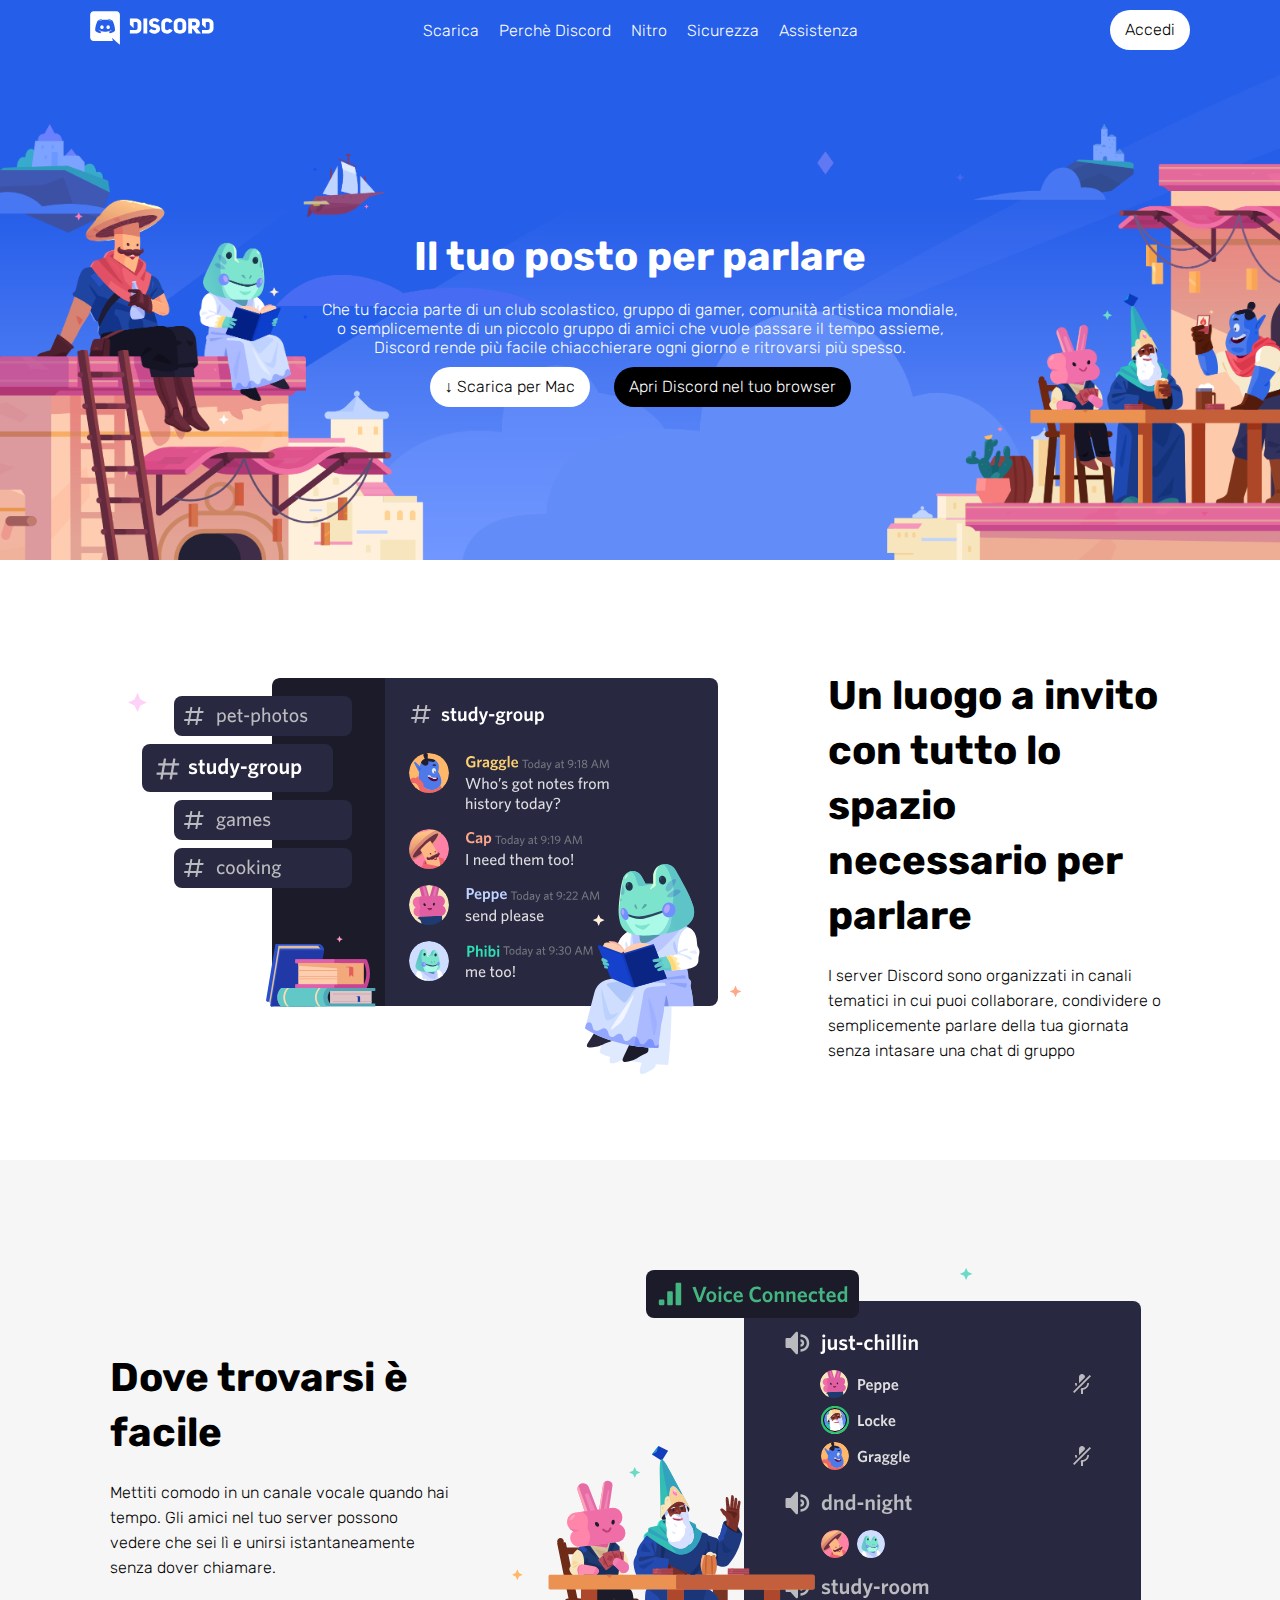
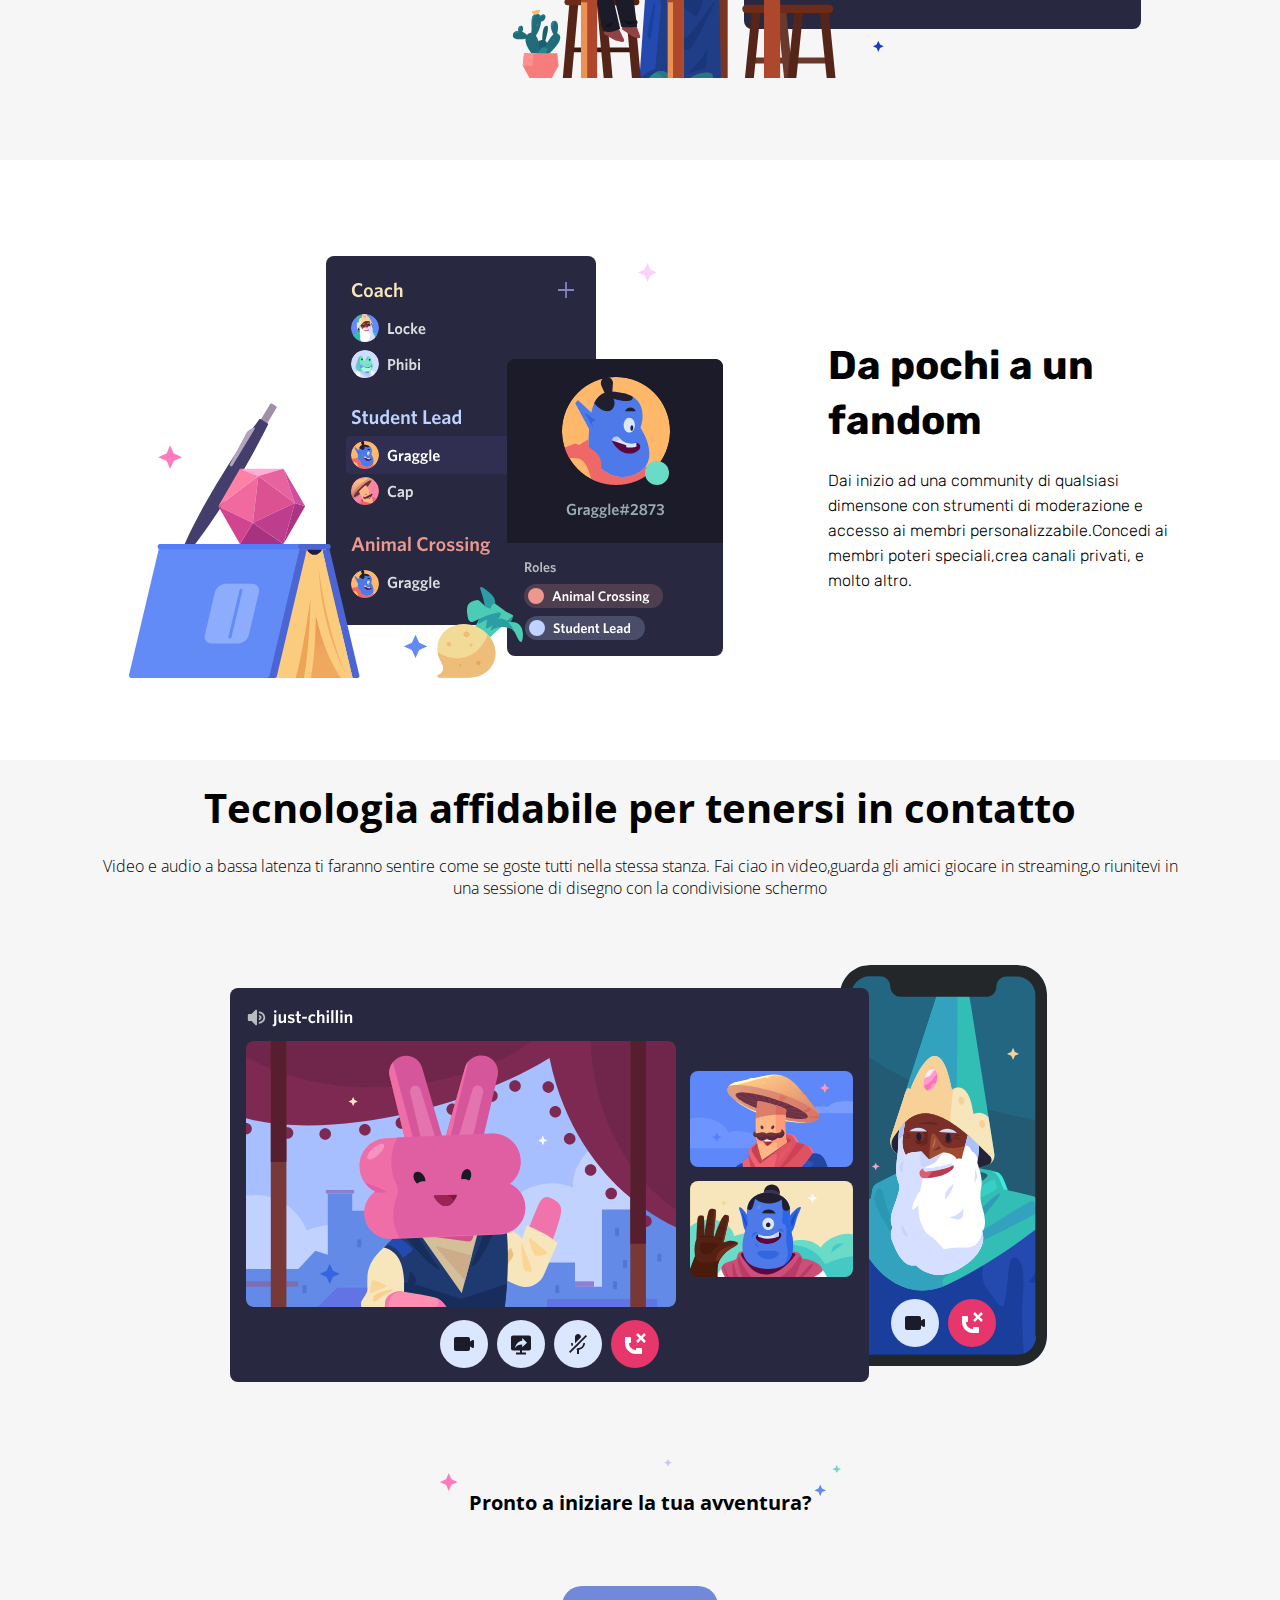
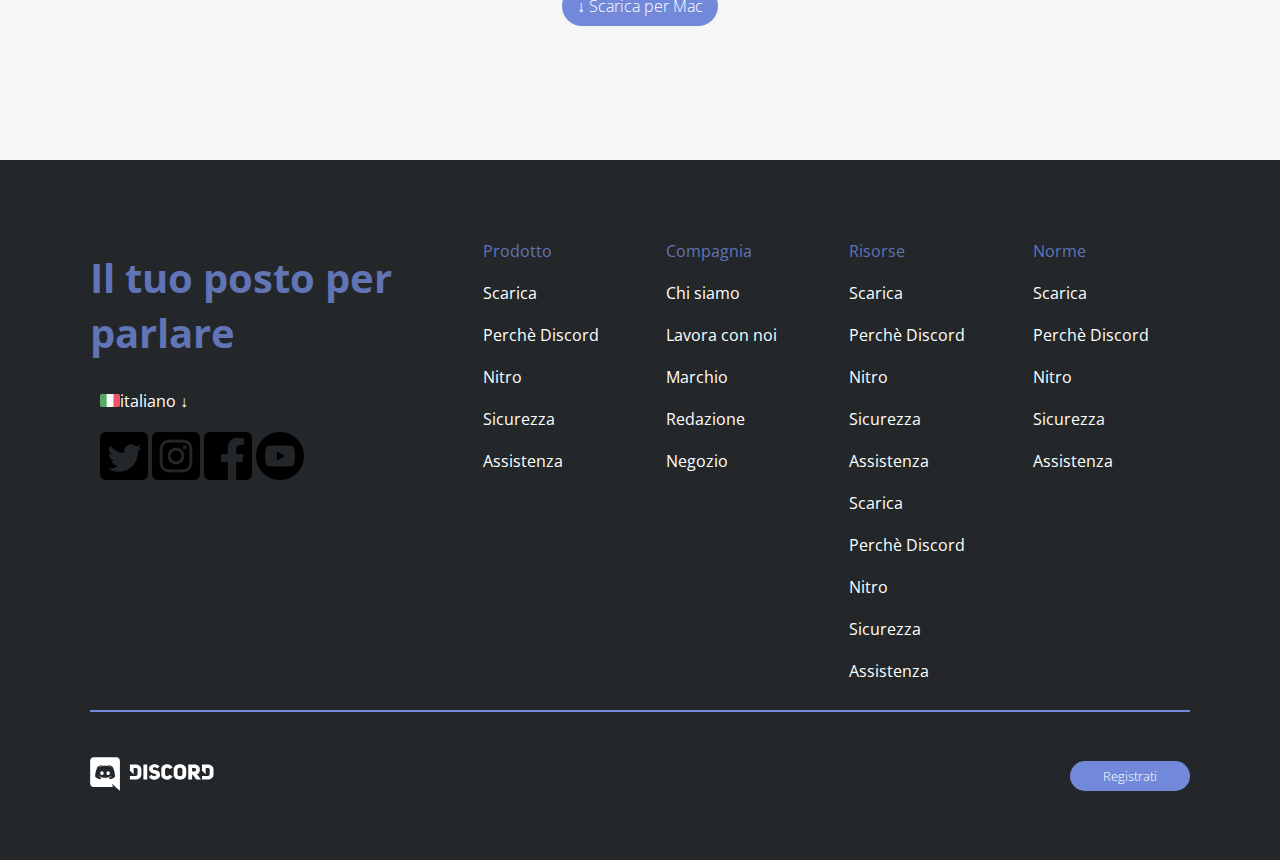
==== bonus/index.html @ 922f4fac "STYLE structure+ FEAT html structure for bonus" ====
<!DOCTYPE html>
<html lang="en">
<head>
    <meta charset="UTF-8">
    <meta http-equiv="X-UA-Compatible" content="IE=edge">
    <meta name="viewport" content="width=device-width, initial-scale=1.0">
    <title>Discord</title>
    <link rel="stylesheet" href="./css/app.css">
    <link rel="preconnect" href="https://fonts.googleapis.com">
<link rel="preconnect" href="https://fonts.gstatic.com" crossorigin>
<link rel="preconnect" href="https://fonts.googleapis.com">
<link rel="preconnect" href="https://fonts.gstatic.com" crossorigin>
<link href="https://fonts.googleapis.com/css2?family=Open+Sans:wght@400;500&family=Rubik:wght@300;500;700&display=swap" rel="stylesheet">
</head>
<body>
    
</body>
</html>
<body>
    <header>
        <!-- inzio header  -->
        <div class="container up" >
            <div class="row row-col-3">
                <div class="col">
                    <img src="./img/logo.svg" alt="logo">
                </div>
                <div class="col" id="link">
                    <a href="index.html">Scarica</a>
                    <a href="index.html">Perchè Discord</a>
                    <a href="index.html">Nitro </a>
                    <a href="index.html">Sicurezza</a>
                    <a href="index.html">Assistenza</a>
                </div>
                <div class="col accedi" > 
                    <a href=index.html" id="login">Accedi </a>
                </div>
            </div>
        </div>
    </header> 
    <!-- fine header  -->
    <section class="banner">
        <!-- container piu piccolo - secondo blocco in css  -->
        <div class="container front ">
            <div class="row presentation">
                <div class="col title">Il tuo posto per parlare</div>
                <div class="col text">Che tu faccia parte di un club scolastico, gruppo di gamer, comunità artistica mondiale, <br>  o semplicemente di un piccolo gruppo di amici che vuole passare il tempo assieme, <br> Discord rende più facile chiacchierare ogni giorno e ritrovarsi più spesso.</div>
                <div class="col">
                    <span class="button" id="download">&#8595; Scarica per Mac</span>
                    <span class="button" id="browser"> Apri Discord nel tuo browser</span>
                </div>
            </div>
        </div>
    </section>

    <!-- sezione in cui ci sono i tre blocchi simili tra loro differenza nella disposizione delle colonne - terzo blocco su css  -->
    <section>
        <div class="container middle">
            <div class="row ">
                <div class="col" id="bigger">
                    <img src="./img/item1.svg" alt="foto rana">
                </div>
                <div class="col">
                    <h2 class="title middle"> Un luogo a invito con tutto lo spazio necessario per parlare</h2>
                    <p class="text aside"> I server Discord sono organizzati in canali tematici in cui puoi collaborare, condividere o semplicemente parlare della tua giornata senza intasare una chat di gruppo</p>
                </div>
            </div>
        </div>
    </section>
    <section id="grey">
        <div class="container middle">
            <div class="row ">
                <div class="col" >
                    <h2 class="title middle"> Dove trovarsi è facile</h2>
                    <p class="text aside"> Mettiti comodo in un canale vocale quando hai tempo. Gli amici nel tuo server possono vedere che sei lì e unirsi istantaneamente senza dover chiamare.</p>
                </div>
                <div class="col"id="bigger">
                    <img src="./img/item2.svg" alt="mago">
                </div>
            </div>
        </div>
    </section>
    <section>
        <div class="container middle">
            <div class="row">
                <div class="col" id="bigger">
                    <img src="./img/item3.svg" alt="ciclope">
                </div>
                <div class="col">
                    <h2 class="title middle">Da pochi a un fandom</h2>
                    <p class="text aside">Dai inizio ad una community di qualsiasi dimensone con strumenti di moderazione e accesso ai membri personalizzabile.Concedi ai membri poteri speciali,crea canali privati, e molto altro.</p>
                </div>
            </div>
        </div>
    </section>

    <!-- ultimo container simile con grosso banner --- quarto blocco in css -->

    <section id="grey">
        <div class="container last">
            <div class="row">
                <div class="col">
                    <span class="title">Tecnologia affidabile per tenersi in contatto</span>
                </div>
                <div class="col">
                    <span class="text">Video e audio a bassa latenza ti faranno sentire come se goste tutti nella stessa stanza. Fai ciao in video,guarda gli amici giocare in streaming,o riunitevi in una sessione di disegno con la condivisione schermo </span> 
                </div>
                <div class="col" id="big-image">
                    <img src="./img/item4-big.svg" alt="tablet e phone">
                </div>
                <div class="col title" >
                    <span id="stars">Pronto a iniziare la tua avventura?</span>
                </div>
                <div class="col">
                    <span class="button" id="download-end-page">&#8595; Scarica per Mac</span>
                </div>
            </div>
        </div>
    </section>

    <!-- ultima zona con footer --- zona footer in css -->

    <footer>
        <div class="container footer-start">
            <div class="row row-col-6">
                <div class="col" id="colonna">
                    <ul>
                        <li class="title">Il tuo posto per parlare</li>
                        <li><img class="flag" src="./img/ita.png" alt="bandiera"><span>italiano &ShortDownArrow;</span></li>
                        <li >
                            <img src="./img/twitter.png" alt="twitter">
                            <img src="./img/instagram.png" alt="instagram">
                            <img src="./img/facebook.png" alt="facebook">
                            <img src="./img/youtube.png" alt="youtbe">
                        </li>
                    </ul>
                </div>
                <div class="col">
                    <ul>
                        <li><a href="index.html"></a> Prodotto</li>
                        <li><a href="index.html"></a>Scarica</li>
                        <li><a href="index.html"></a>Perchè Discord</li>
                        <li><a href="index.html"></a> Nitro</li>
                        <li><a href="index.html"></a>Sicurezza</li>
                        <li><a href="index.html"></a>Assistenza</li>
                    </ul>
                </div>
                <div class="col">
                    <ul>
                        <li><a href="index.html"></a>Compagnia</li>
                        <li><a href="index.html"></a>Chi siamo</li>
                        <li><a href="index.html"></a>Lavora con noi</li>
                        <li><a href="index.html"></a>Marchio</li>
                        <li><a href="index.html"></a>Redazione</li>
                        <li><a href="index.html"></a>Negozio</li>
                    </ul>
                </div>
                <div class="col">
                    <ul>
                        <li><a href="index.html"></a>Risorse</li>
                        <li><a href="index.html"></a>Scarica</li>
                        <li><a href="index.html"></a>Perchè Discord</li>
                        <li><a href="index.html"></a> Nitro</li>
                        <li><a href="index.html"></a>Sicurezza</li>
                        <li><a href="index.html"></a>Assistenza</li>
                        <li><a href="index.html"></a>Scarica</li>
                        <li><a href="index.html"></a>Perchè Discord</li>
                        <li><a href="index.html"></a> Nitro</li>
                        <li><a href="index.html"></a>Sicurezza</li>
                        <li><a href="index.html"></a>Assistenza</li>
                    </ul>
                </div>
                <div class="col">
                    <ul>
                        <li><a href="index.html"></a>Norme</li>
                        <li><a href="index.html"></a>Scarica</li>
                        <li><a href="index.html"></a>Perchè Discord</li>
                        <li><a href="index.html"></a> Nitro</li>
                        <li><a href="index.html"></a>Sicurezza</li>
                        <li><a href="index.html"></a>Assistenza</li>
                    </ul>
                </div>
            </div>
        </div>
        <div class="container footer-end">
            <div class="row">
                <div class="col">
                    <img src="./img/logo.svg" alt="logo">
                </div>
                <div class="col accedi" > 
                    <a href=index.html" id="register">Registrati</a>
                </div>

            </div>
        </div>

    </footer>
    
</body>
</html>
---- bonus/css/app.css ----
*{
    margin: 0;
    padding: 0;
    box-sizing: border-box;
}
.debug header{
    background-color: salmon;
    min-height: 80px;
}
.debug .up{
    padding: 20px;
    border: 1px dotted black;
}
.debug .row{
    border: 1px dotted black;
}
.debug .col{
    border: 1px dotted black;
}
.debug section{
    background-color: blue;
    min-height: 500px;
}
.debug .front{
    padding: 50px;
    border: 1px dotted black;
}
.debug .middle{
    padding: 50px;
    border: 1px dotted black;
}
.debug .last{
    padding: 50px;
    border: 1px dotted black;
}
.debug footer{
    background-color: black;
}
.debug .start{
    padding-top: 5px;
    padding-bottom: 30px;
    border: 1px dotted black;   
}
.debug .end{
    padding-top: 10px;
}

/* fine zona debug  */


/* parte di stile con blocchi  */
.container{
    max-width: 1100px;
    margin: 0 auto;
}
.row{
    display: flex;
    flex-wrap: wrap;
}
a{
    text-decoration: none;
    color: white;
    padding: 0 8px;
}

/* inizio zona header  */

header{
    background-color: #255ee9;
    padding: 10px;
    font-family: 'Rubik', sans-serif;
}

header .row{
    justify-content: space-between;
    align-items: center;
}
.row-col-3 > .col{
    flex-basis: 25%;
    background-color: #255ee9;
}
.accedi{
    display: flex;
    justify-content: end;
}
#link{
    flex-basis: 50%;
    text-align: center;
    font-weight: lighter;
}
#login{
    width: 80px;
    background-color: white;
    border-radius: 20px;
    line-height: 30px;
    padding: 5px;
    text-align: center;
    display: inline-block;
    font-weight: lighter;
    color: black;
}

/* secondo blocco  */
.banner{
    background-image: url(./../img/jumbo.png);
    background-size: cover;
    background-repeat: no-repeat; 
    min-height: 500px;
}
.front .col{
    color: white;
    font-family: 'Rubik', sans-serif;

}
.row.presentation{
    justify-content: center;
}

.front{
    display: flex;
    align-items: center;
    max-width: 700px;
    min-height: 500px;
   
}
.title{
    font-size: 40px;
    font-weight: bold;
    padding: 20px 0;  
}
.text{
    font-weight: lighter;
    padding-bottom: 10px;
    text-align: center;
}
.button{
    margin: 0 10px;
    font-weight: lighter;
    padding: 5px 15px;
    border-radius: 20px;
    line-height: 30px;
    text-align: center;
    display: inline-block;
}
#download{
    background-color: white;
    color: black;
}
#browser{
    background-color: black;
    color: white;
}

/* terzo blocco */
#grey{
    background-color: #f6f6f6;
}
.middle .col{
    flex-basis: 40% ;
    padding: 0 20px;
}
#bigger{
    flex-basis: 60%;
}
.middle > .row{
    min-height: 600px ;
    font-family: 'Rubik', sans-serif;;
    display: flex;
    flex-wrap: nowrap;
    align-items: center;
}
.title.middle{
    font-weight: 700;
    line-height: 55px;
}
.text.aside{
    text-align: unset;
    line-height: 25px;
}


/* quarto blocco  */

.last .row{
    min-height: 600px;
    justify-content: center;
    flex-direction: column;
}
.last .col{
    display: flex;
    justify-content: center;
}
.last{
    min-height: 1000px;
    font-family: 'Open Sans', sans-serif;
}
#stars{
    background-image: url(./../img/stars.svg);
    background-size: contain;
    background-repeat: no-repeat;
    font-size: 20px;
    padding: 30px;
}
#big-image{
    width: 100%;
    flex-basis: 100%;
    display: flex;
    justify-content: center;
}
#download-end-page{
    background-color: #7289da;
    color: white;
    margin: 20px;
}

/* zona blocco foooter e colonne all'interno */
footer{
    background-color: #23272a;
    font-family: 'Open Sans', sans-serif;
}
.row-col-6 > .col{
    flex-basis: calc(100% / 6);
}
.footer-start > .row{
    flex-wrap: wrap;
    min-height: 550px;
    padding-top: 70px;
}
.footer-end > .row{
    align-items: center;
    justify-content: space-between;
    min-height: 150px;
    padding-top: 30px;
    padding-bottom: 50px;
    border-top: 2px solid  #7289da;
}
#colonna{
    flex-basis: calc(100% / 3);
}
.flag{
    width: 20px;
    height: 13px;
}
li:first-child{
    color:#6174b5 ;
}
li{
    list-style-type: none;
    padding: 10px;
    color: white;
}
#register{
    width: 120px;
    background-color: #7289da;
    border-radius: 20px;
    line-height: 20px;
    padding: 5px;
    text-align: center;
    display: inline-block;
    font-weight: lighter;
    color:white;
    font-size: 13px;
}
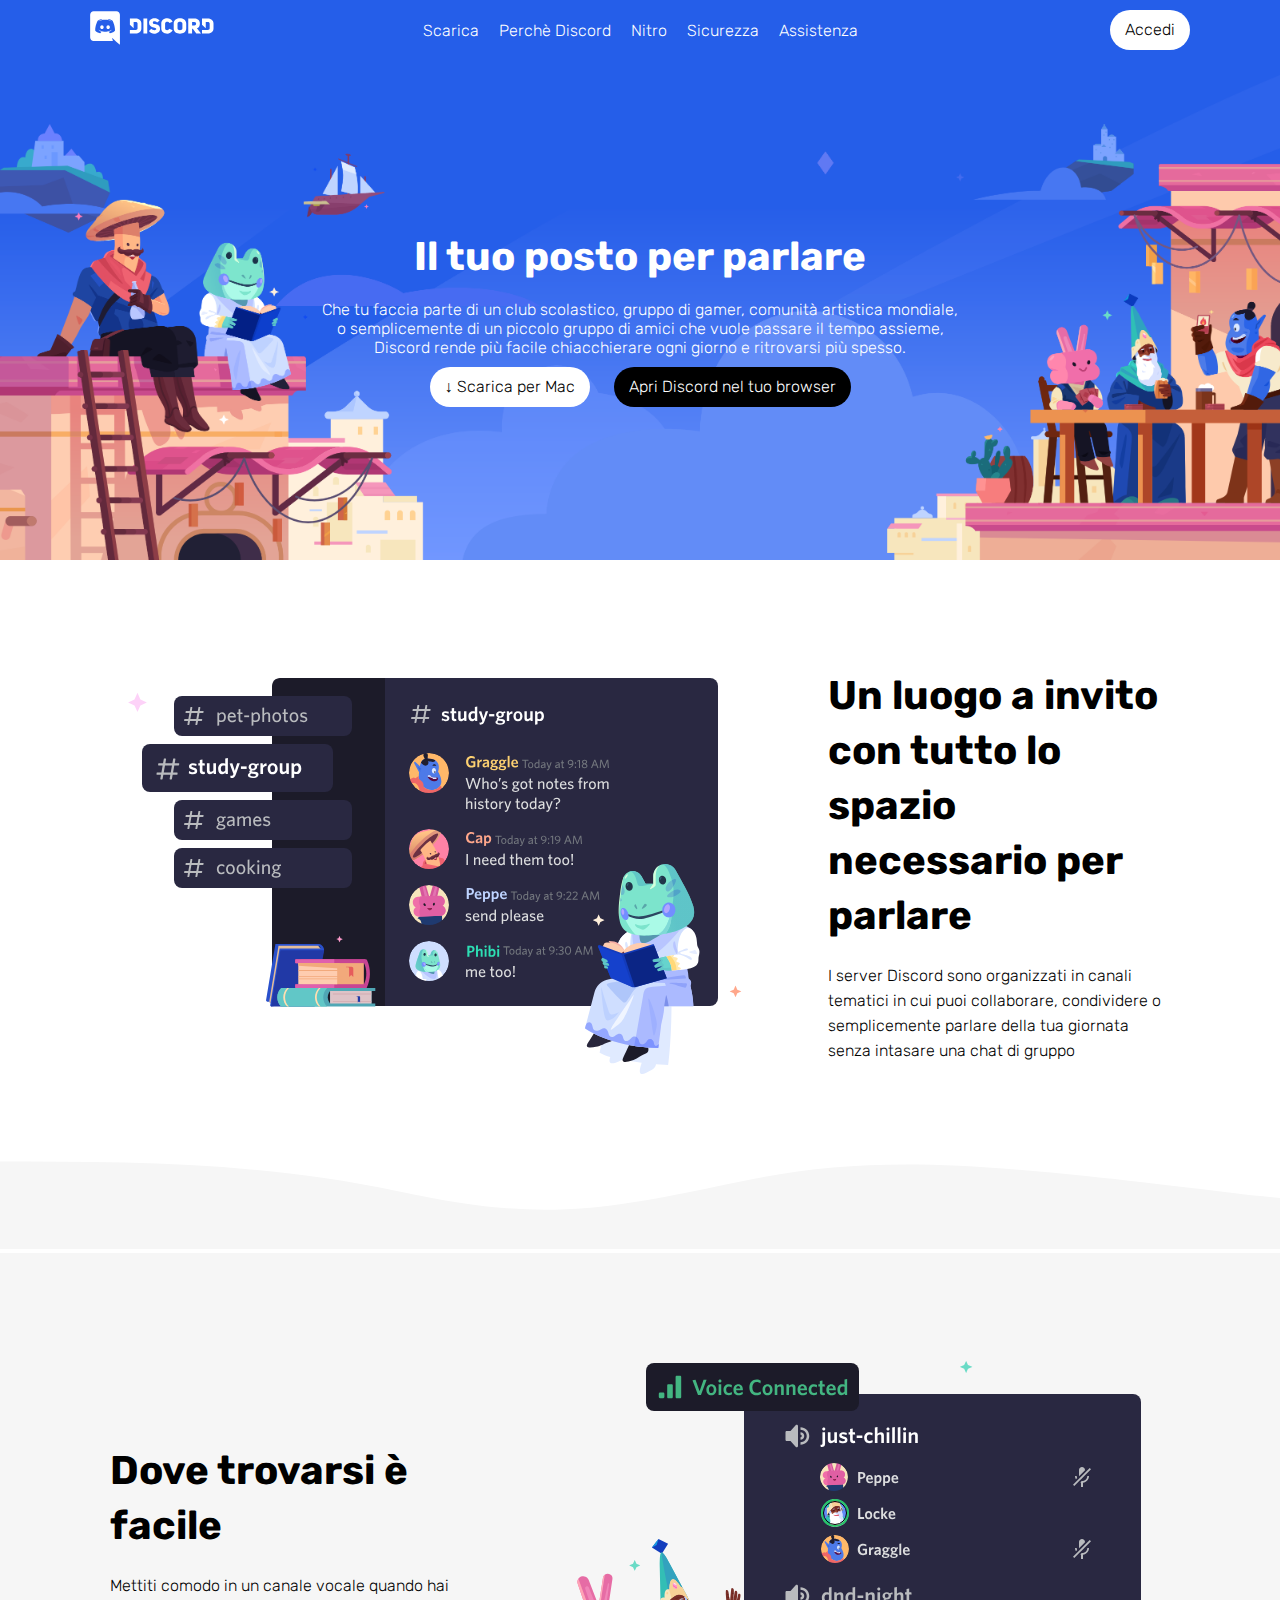
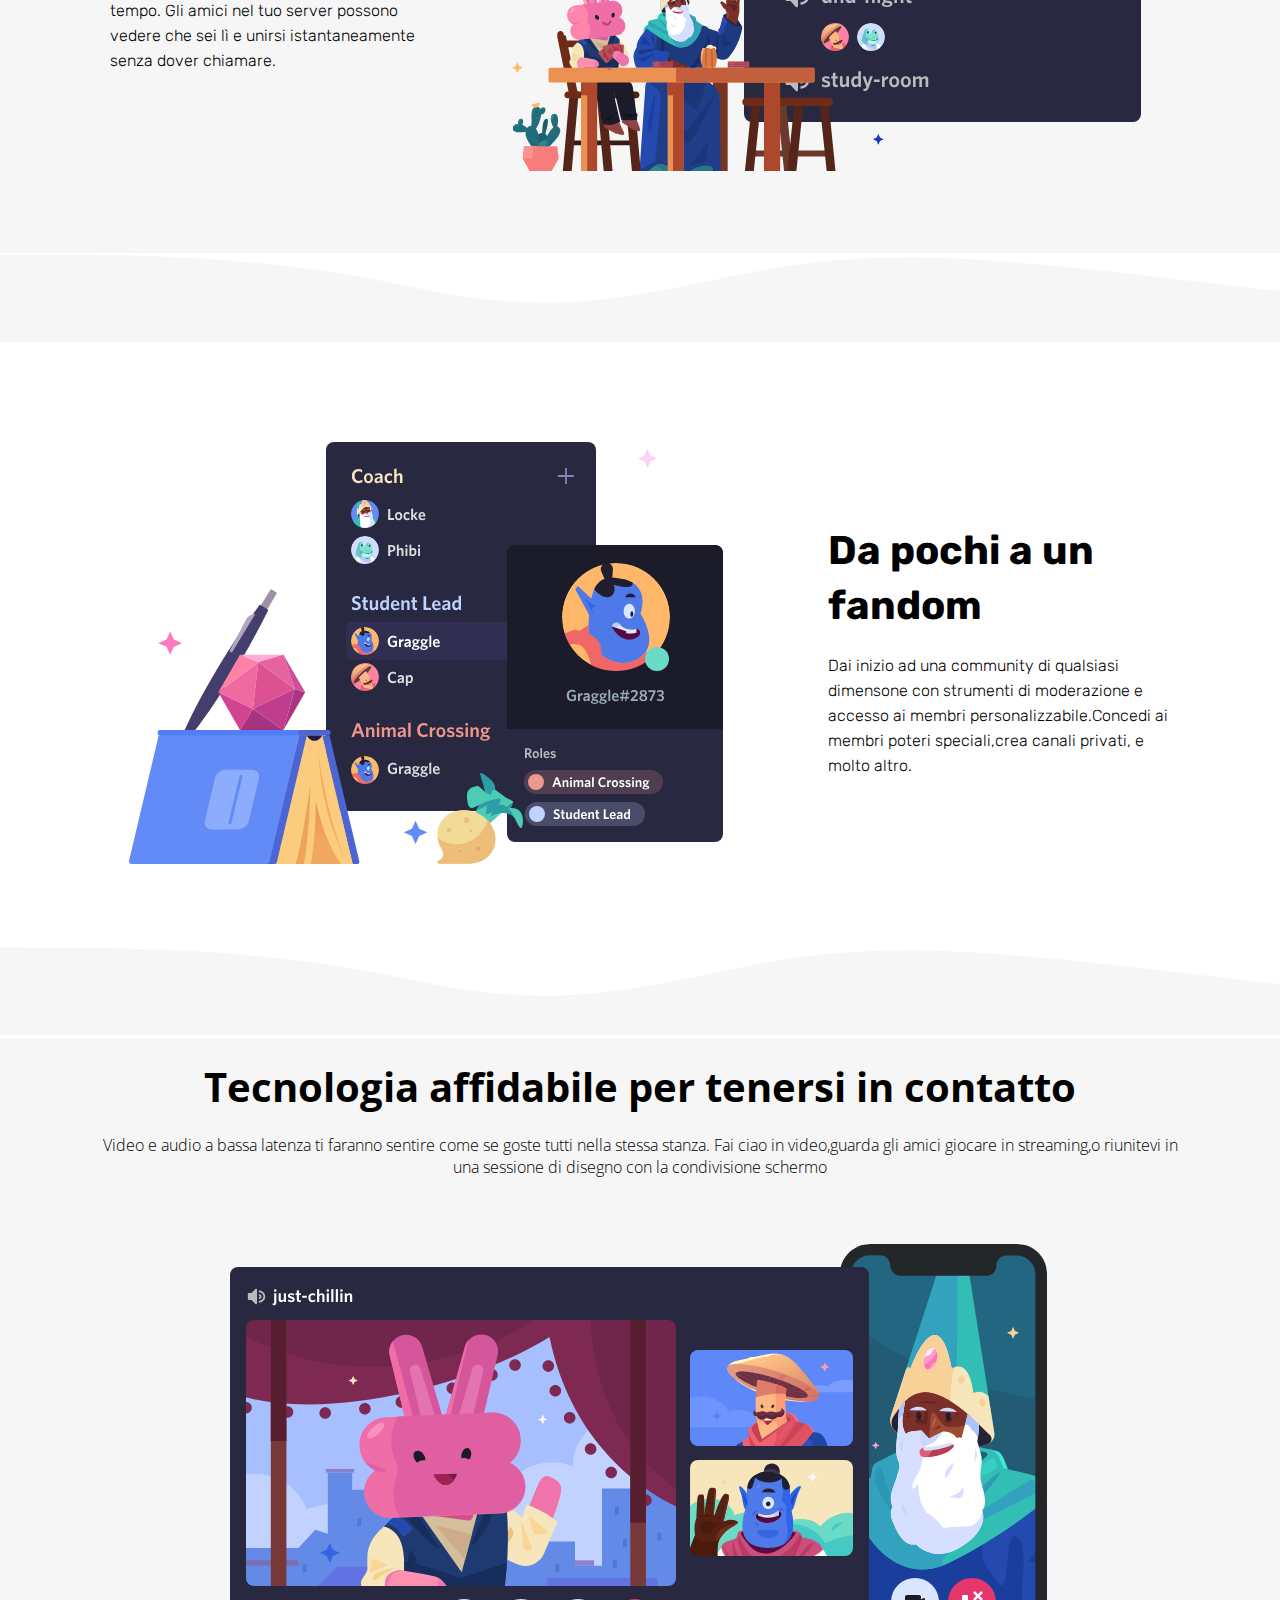
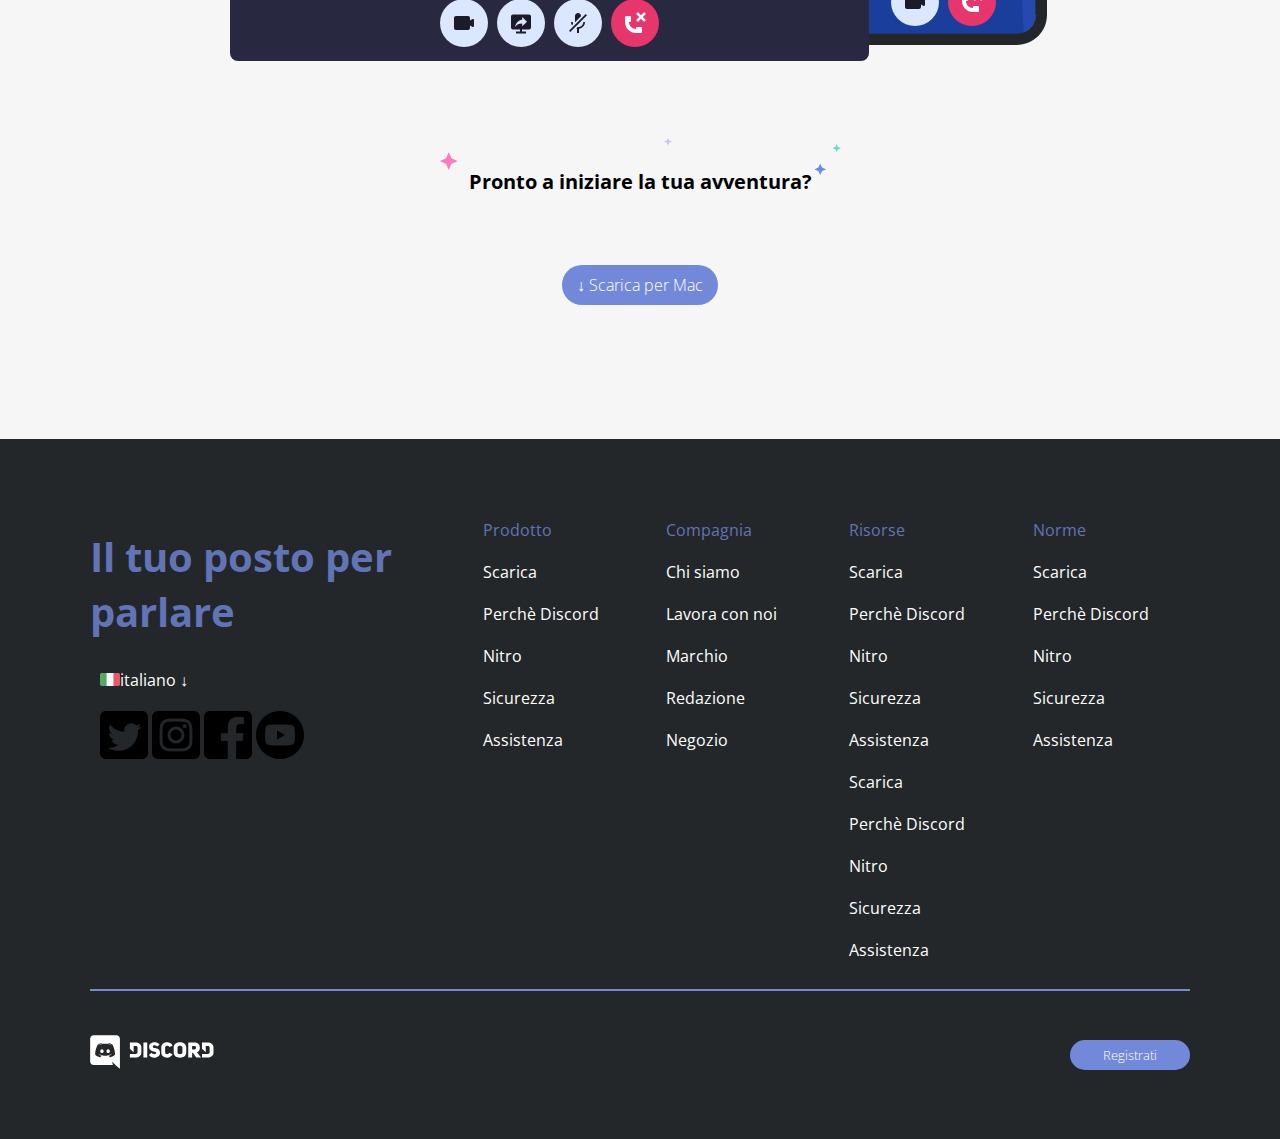
==== commit d86d60fa: "FEAT html svg added 1 e last block" ====
--- a/bonus/index.html
+++ b/bonus/index.html
@@ -66,7 +66,10 @@
             </div>
         </div>
     </section>
-    <section id="grey">
+    <svg class="wave-1hkxOo" version="1.1" xmlns="http://www.w3.org/2000/svg" viewBox="0 0 1440 100" preserveAspectRatio="none">
+        <path class="wavePath-haxJK1 animationPaused-2hZ4IO" d="M826.337463,25.5396311 C670.970254,58.655965 603.696181,68.7870267 447.802481,35.1443383 C293.342778,1.81111414 137.33377,1.81111414 0,1.81111414 L0,150 L1920,150 L1920,1.81111414 C1739.53523,-16.6853983 1679.86404,73.1607868 1389.7826,37.4859505 C1099.70117,1.81111414 981.704672,-7.57670281 826.337463,25.5396311 Z" fill="#f6f6f6"></path>
+    </svg>
+    <section id="grey"> 
         <div class="container middle">
             <div class="row ">
                 <div class="col" >
@@ -79,6 +82,9 @@
             </div>
         </div>
     </section>
+    <svg id="turn" class="wave-1hkxOo" version="1.1" xmlns="http://www.w3.org/2000/svg" viewBox="0 0 1440 100" preserveAspectRatio="none">
+        <path class="wavePath-haxJK1 animationPaused-2hZ4IO" d="M826.337463,25.5396311 C670.970254,58.655965 603.696181,68.7870267 447.802481,35.1443383 C293.342778,1.81111414 137.33377,1.81111414 0,1.81111414 L0,150 L1920,150 L1920,1.81111414 C1739.53523,-16.6853983 1679.86404,73.1607868 1389.7826,37.4859505 C1099.70117,1.81111414 981.704672,-7.57670281 826.337463,25.5396311 Z" fill="#f6f6f6"></path>
+    </svg>
     <section>
         <div class="container middle">
             <div class="row">
@@ -94,7 +100,9 @@
     </section>
 
     <!-- ultimo container simile con grosso banner --- quarto blocco in css -->
-
+    <svg class="wave-1hkxOo" version="1.1" xmlns="http://www.w3.org/2000/svg" viewBox="0 0 1440 100" preserveAspectRatio="none">
+        <path class="wavePath-haxJK1 animationPaused-2hZ4IO" d="M826.337463,25.5396311 C670.970254,58.655965 603.696181,68.7870267 447.802481,35.1443383 C293.342778,1.81111414 137.33377,1.81111414 0,1.81111414 L0,150 L1920,150 L1920,1.81111414 C1739.53523,-16.6853983 1679.86404,73.1607868 1389.7826,37.4859505 C1099.70117,1.81111414 981.704672,-7.57670281 826.337463,25.5396311 Z" fill="#f6f6f6"></path>
+    </svg>
     <section id="grey">
         <div class="container last">
             <div class="row">
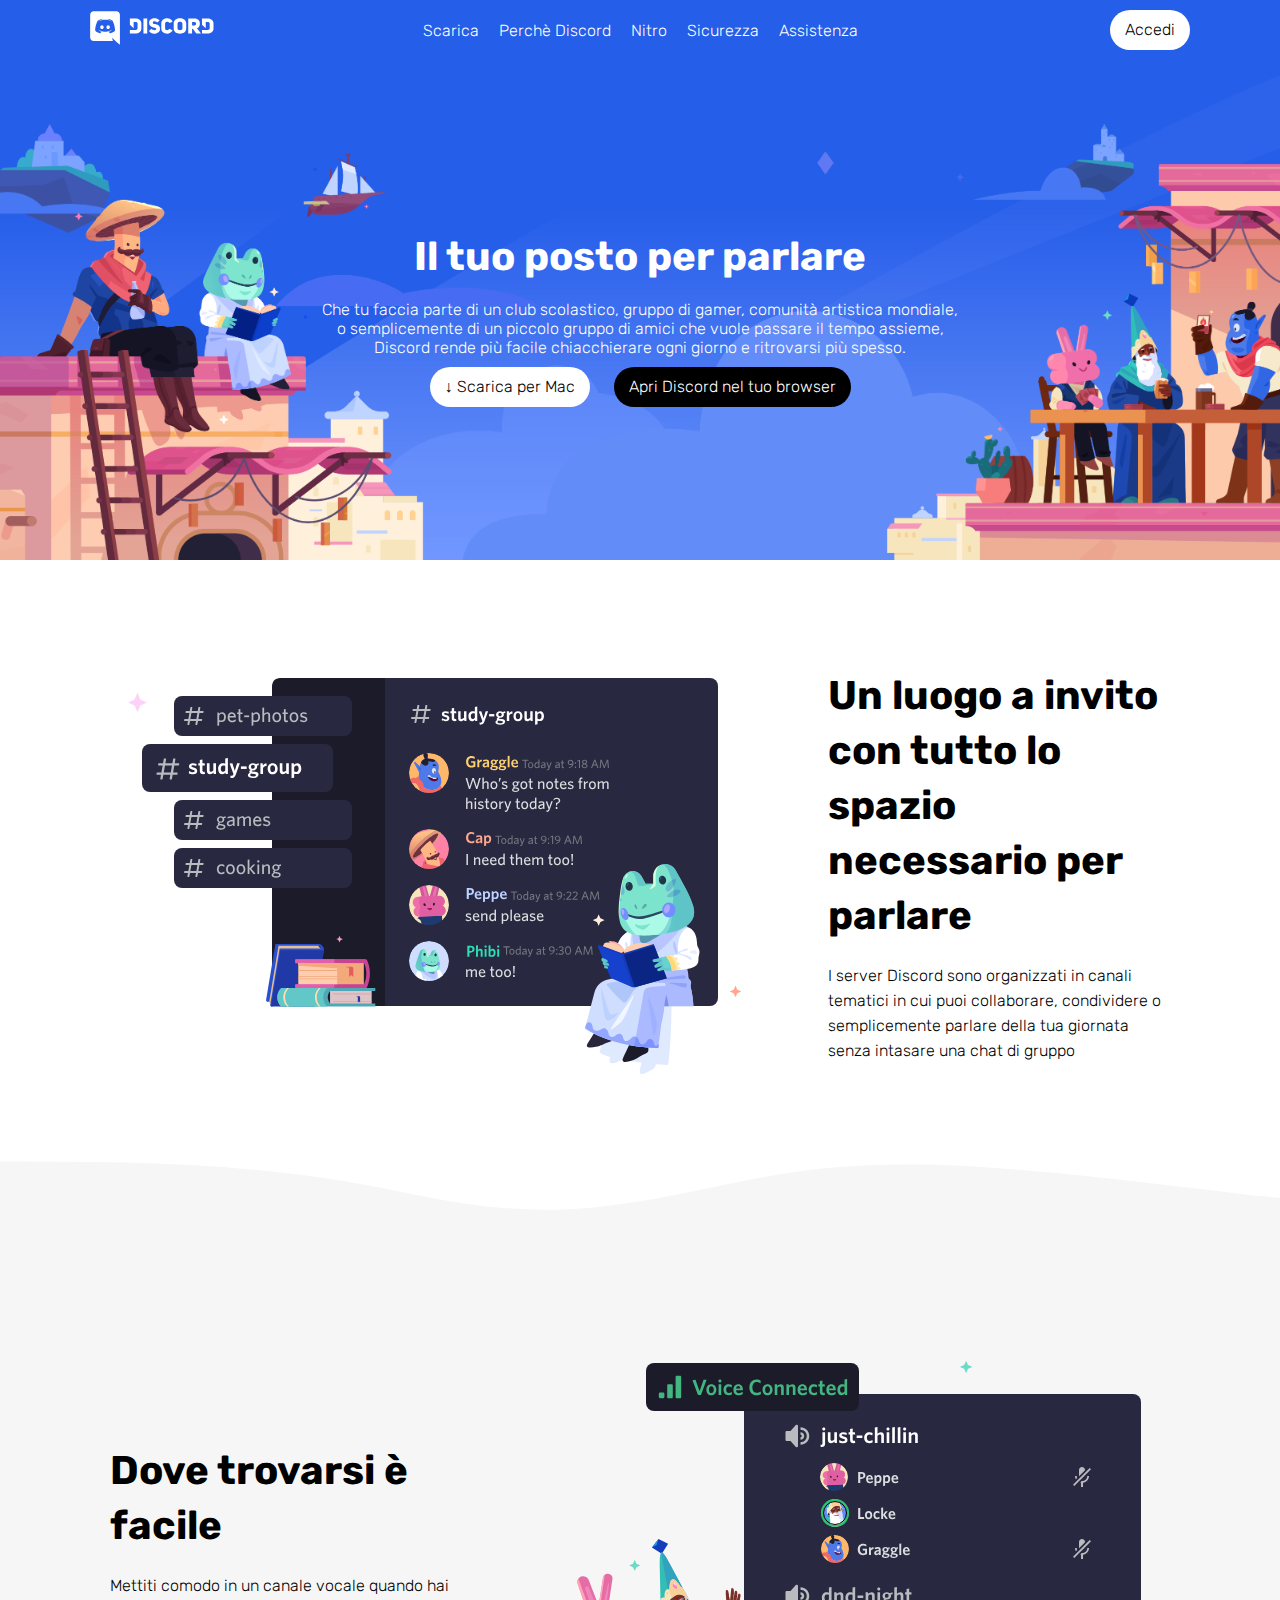
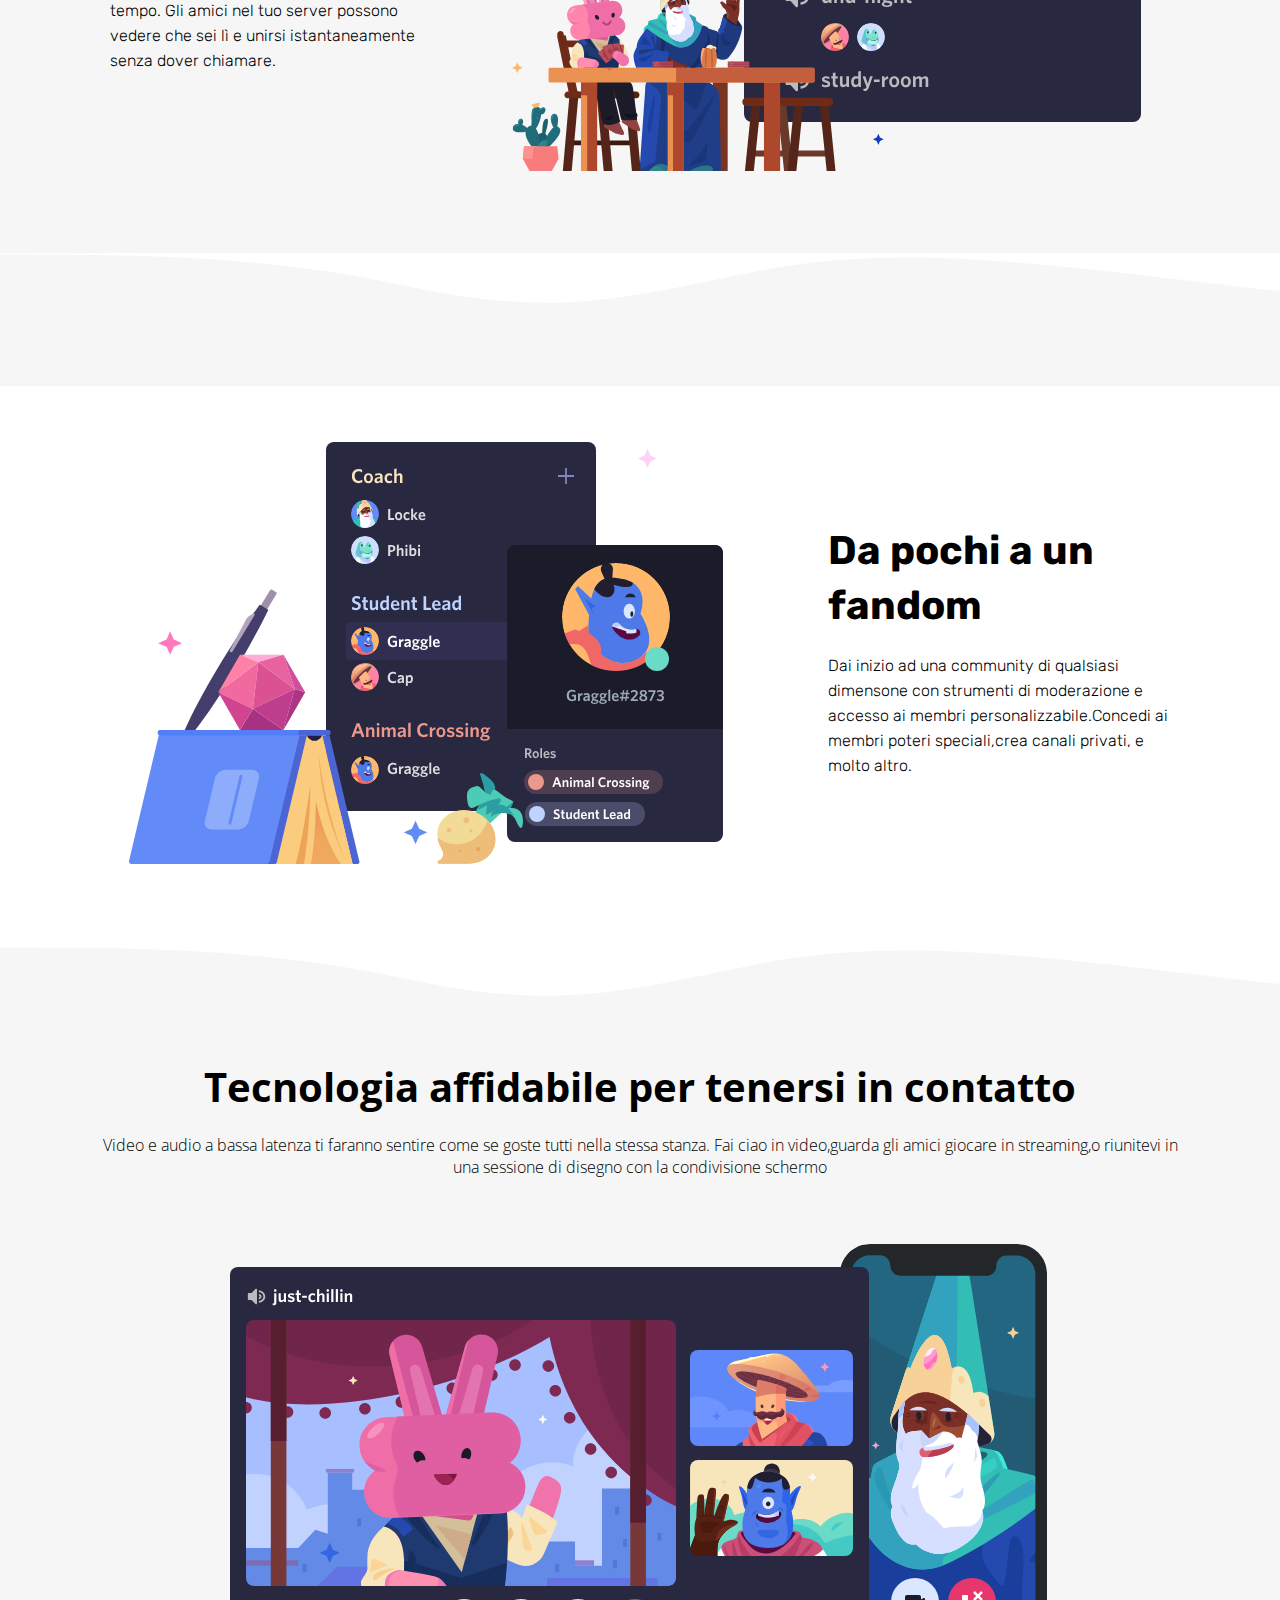
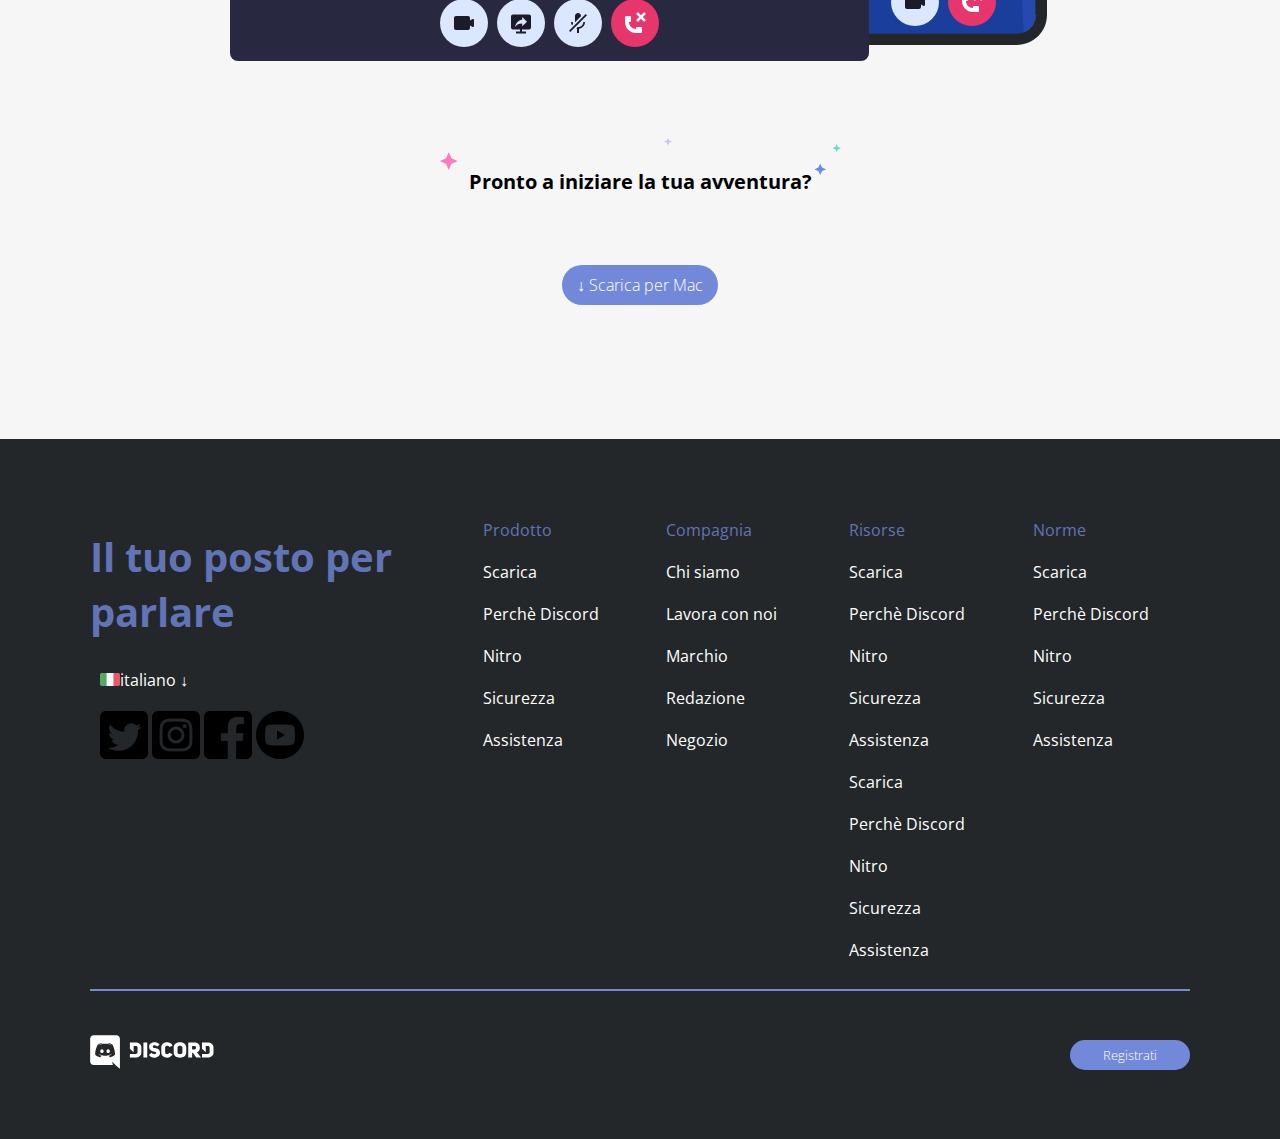
==== commit f7ac5da0: "FEAThtml svg position added" ====
--- a/bonus/index.html
+++ b/bonus/index.html
@@ -82,10 +82,11 @@
             </div>
         </div>
     </section>
-    <svg id="turn" class="wave-1hkxOo" version="1.1" xmlns="http://www.w3.org/2000/svg" viewBox="0 0 1440 100" preserveAspectRatio="none">
-        <path class="wavePath-haxJK1 animationPaused-2hZ4IO" d="M826.337463,25.5396311 C670.970254,58.655965 603.696181,68.7870267 447.802481,35.1443383 C293.342778,1.81111414 137.33377,1.81111414 0,1.81111414 L0,150 L1920,150 L1920,1.81111414 C1739.53523,-16.6853983 1679.86404,73.1607868 1389.7826,37.4859505 C1099.70117,1.81111414 981.704672,-7.57670281 826.337463,25.5396311 Z" fill="#f6f6f6"></path>
-    </svg>
+    
     <section>
+        <svg id="turn" class="wave-1hkxOo" version="1.1" xmlns="http://www.w3.org/2000/svg" viewBox="0 0 1440 100" preserveAspectRatio="none">
+            <path class="wavePath-haxJK1 animationPaused-2hZ4IO" d="M826.337463,25.5396311 C670.970254,58.655965 603.696181,68.7870267 447.802481,35.1443383 C293.342778,1.81111414 137.33377,1.81111414 0,1.81111414 L0,150 L1920,150 L1920,1.81111414 C1739.53523,-16.6853983 1679.86404,73.1607868 1389.7826,37.4859505 C1099.70117,1.81111414 981.704672,-7.57670281 826.337463,25.5396311 Z" fill="#f6f6f6"></path>
+        </svg>
         <div class="container middle">
             <div class="row">
                 <div class="col" id="bigger">
--- a/bonus/css/app.css
+++ b/bonus/css/app.css
@@ -61,6 +61,12 @@
     text-decoration: none;
     color: white;
     padding: 0 8px;
+}
+svg{
+    overflow: unset;
+}
+#turn{
+    
 }
 
 /* inizio zona header  */
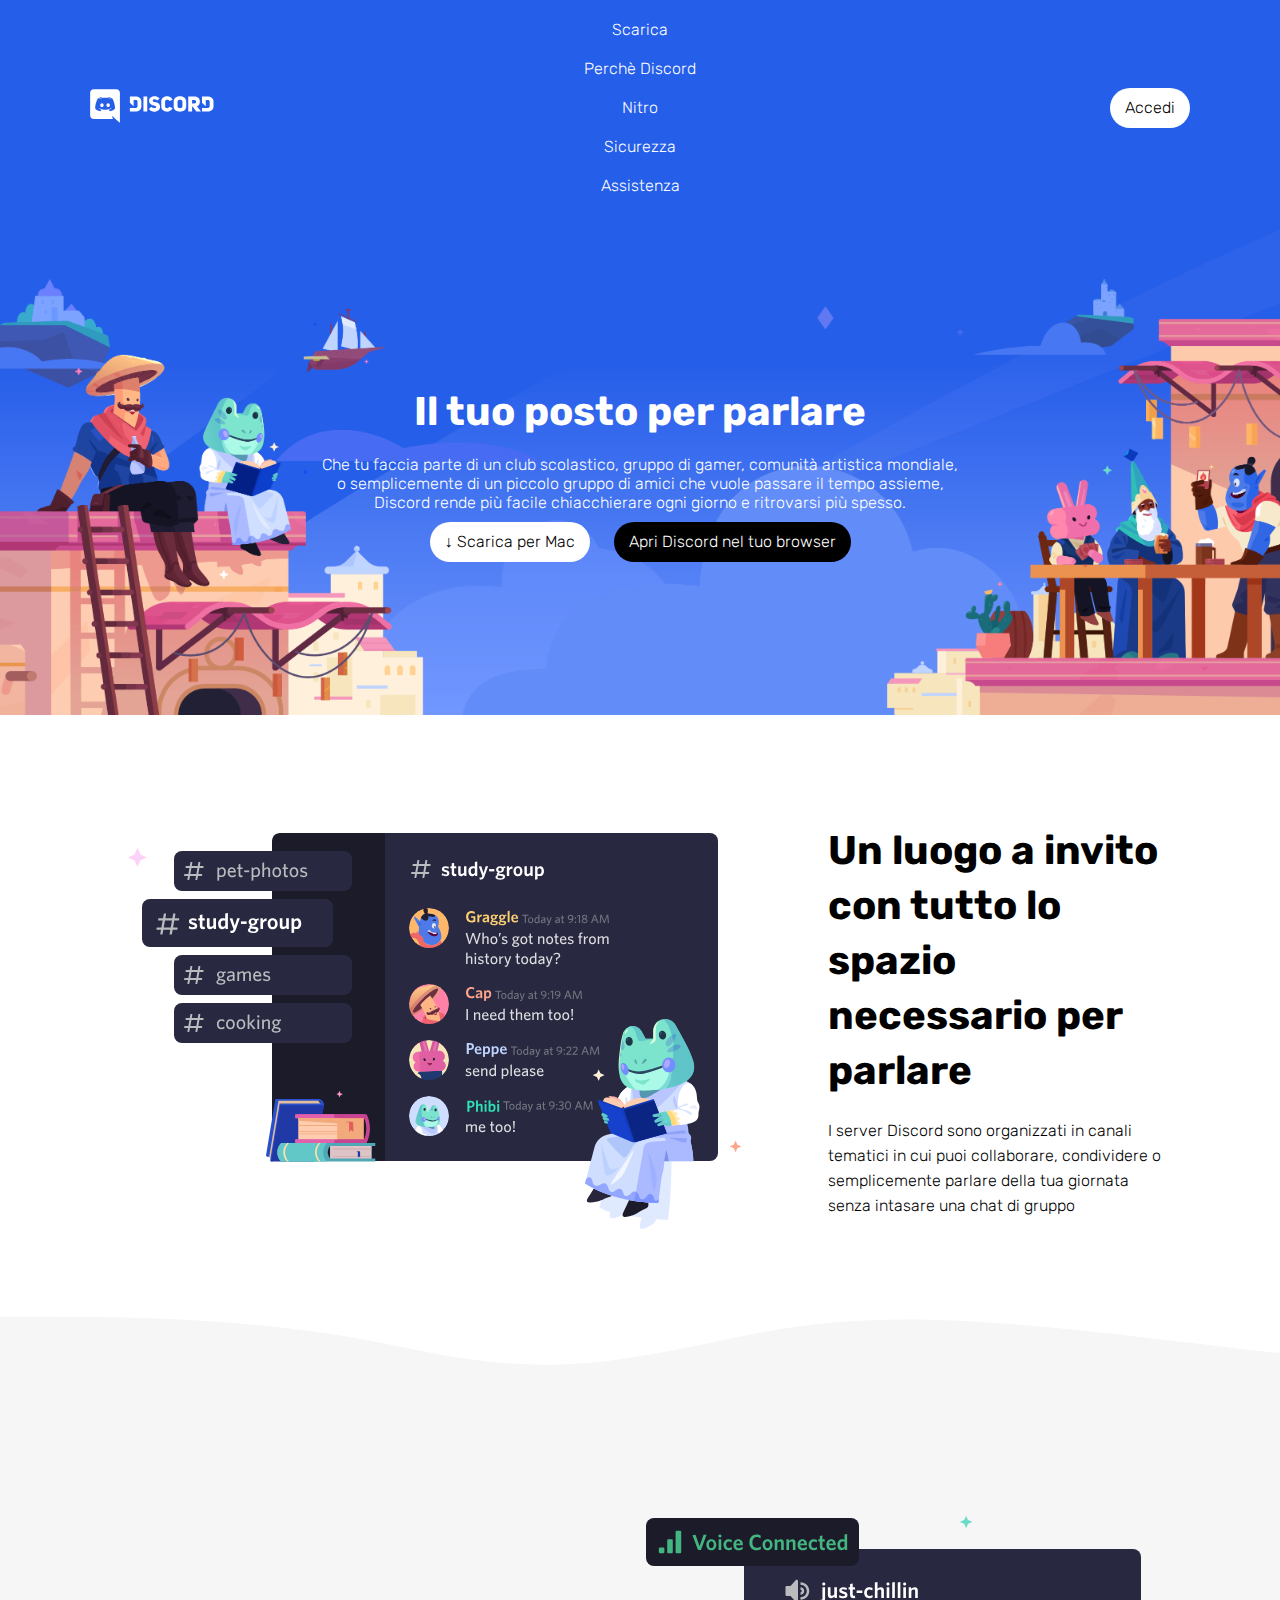
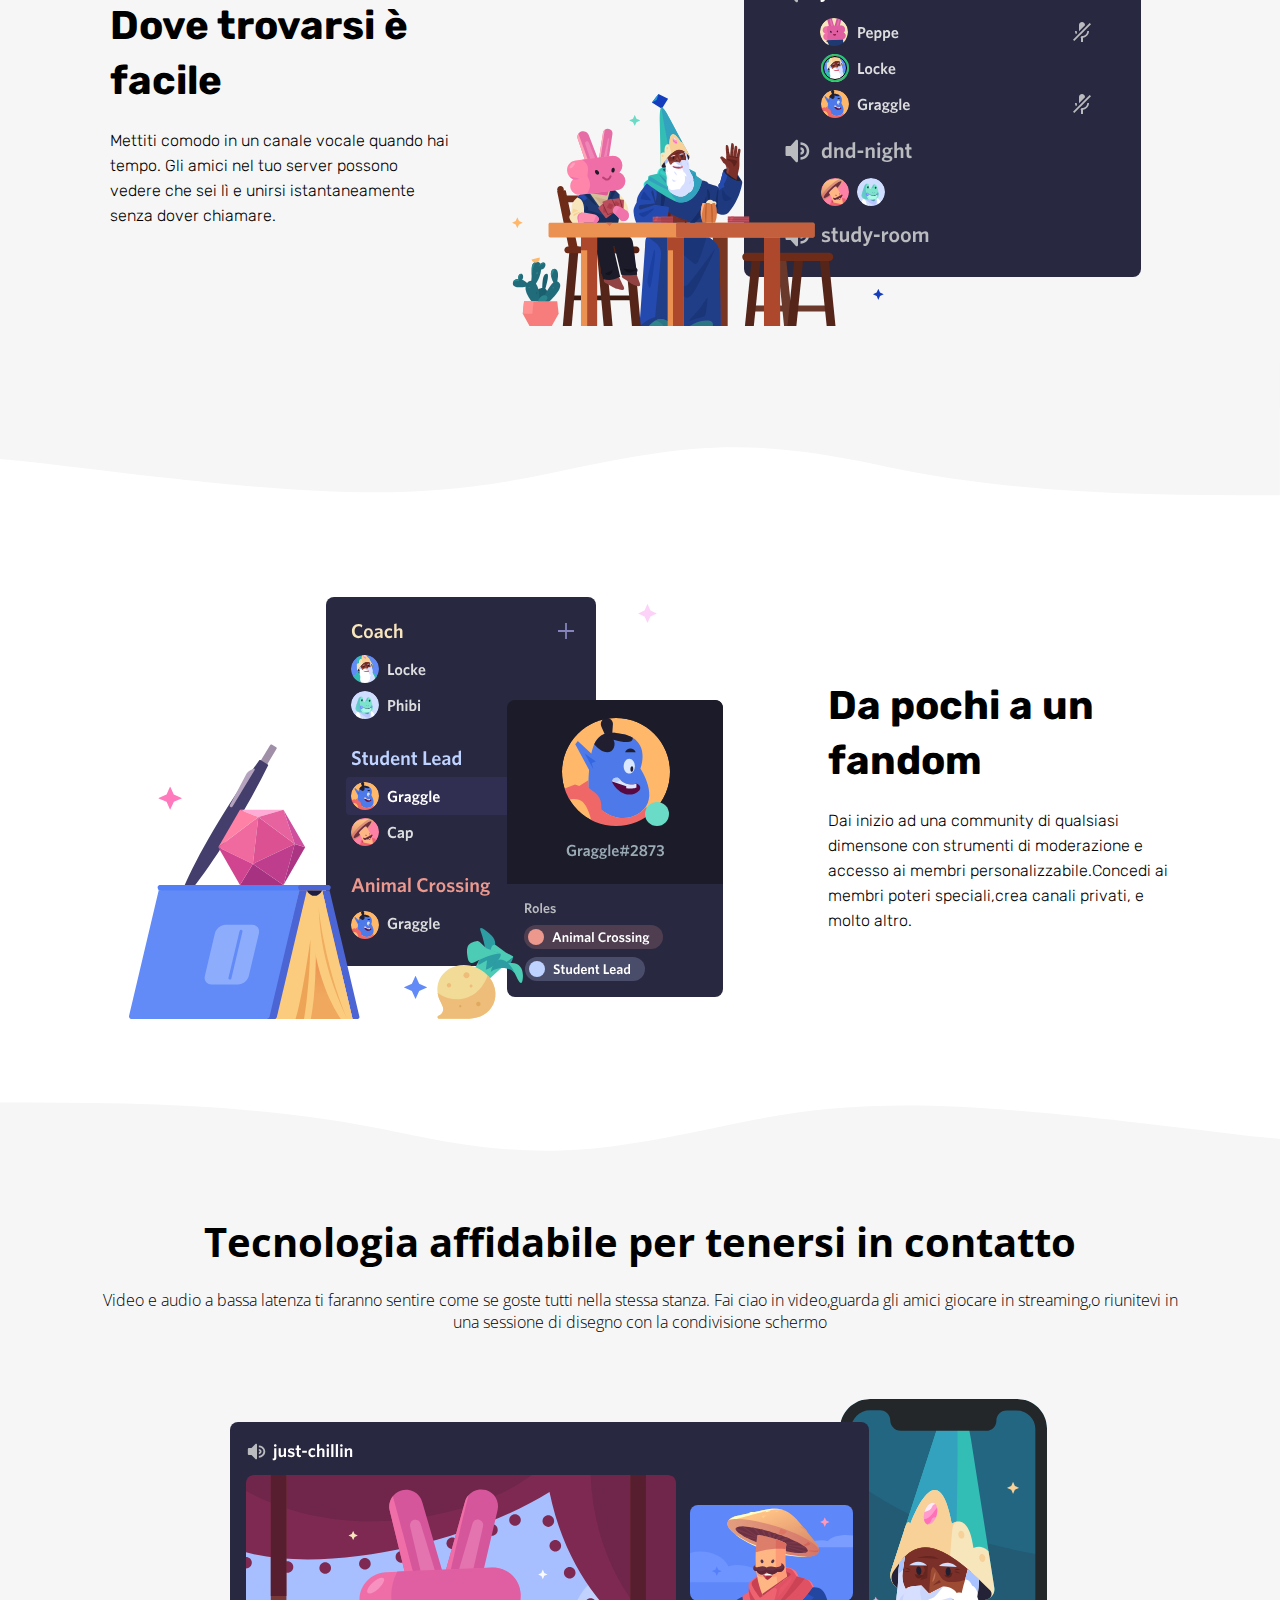
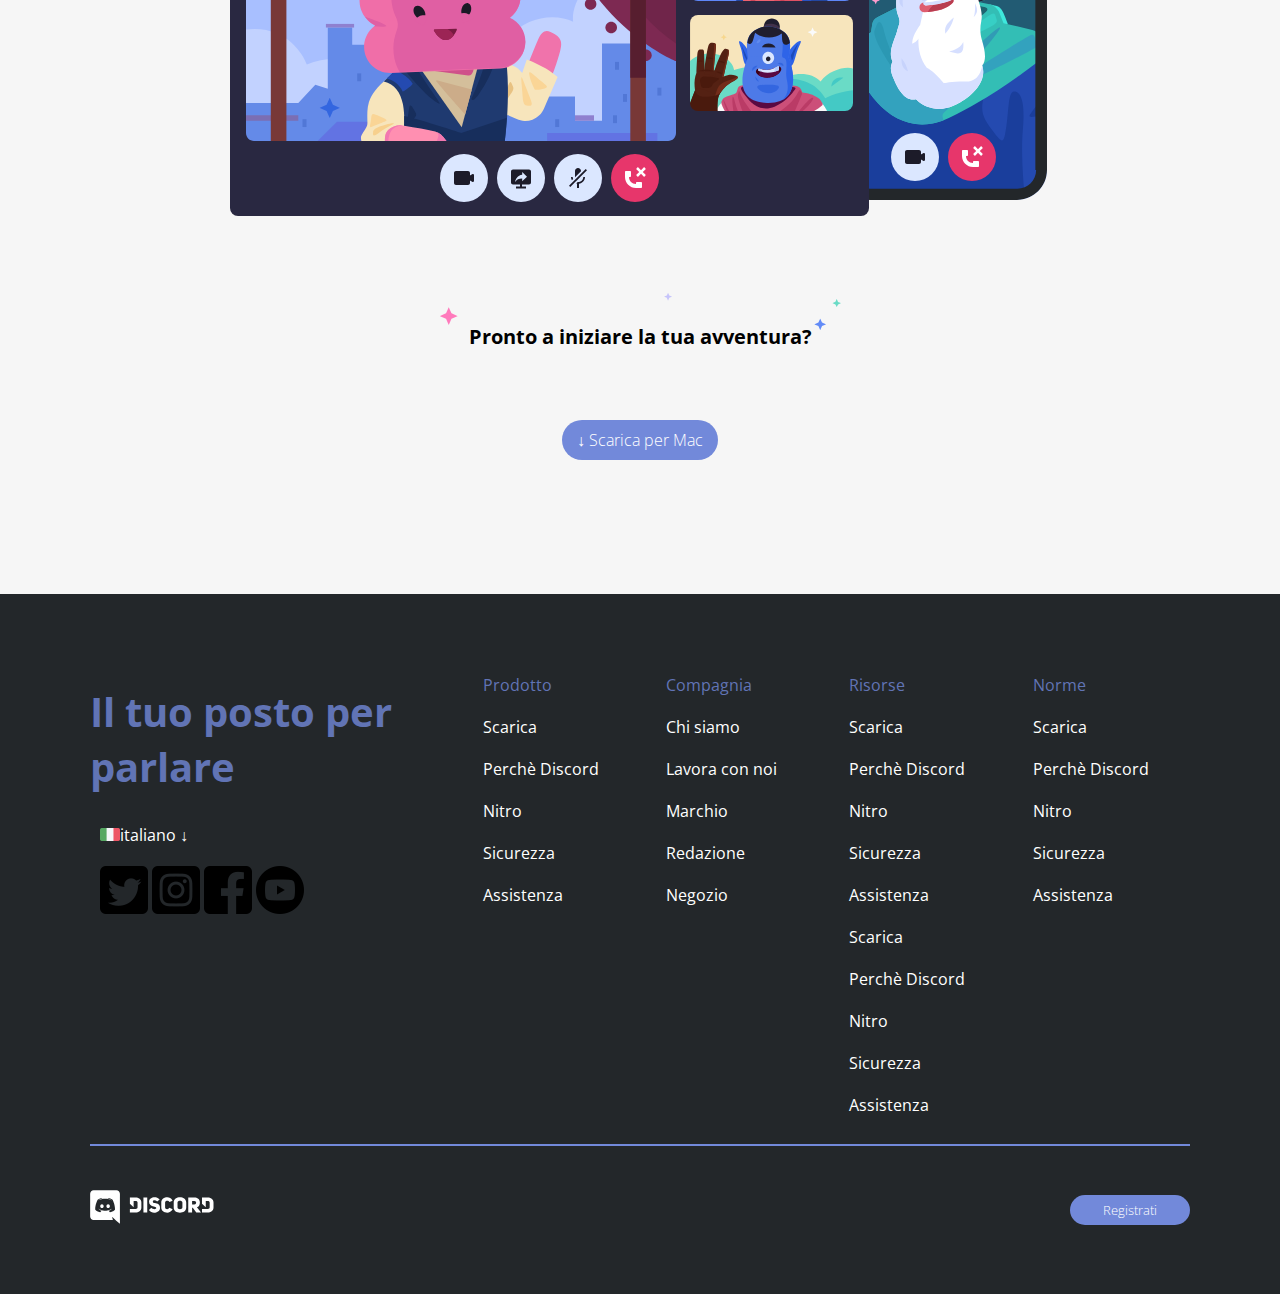
==== commit 43cfa54e: "FEAT header li added" ====
--- a/bonus/index.html
+++ b/bonus/index.html
@@ -25,11 +25,13 @@
                     <img src="./img/logo.svg" alt="logo">
                 </div>
                 <div class="col" id="link">
-                    <a href="index.html">Scarica</a>
-                    <a href="index.html">Perchè Discord</a>
-                    <a href="index.html">Nitro </a>
-                    <a href="index.html">Sicurezza</a>
-                    <a href="index.html">Assistenza</a>
+                    <ul>
+                        <li><a href="index.html">Scarica</a></li>
+                        <li><a href="index.html">Perchè Discord</a></li> 
+                        <li><a href="index.html">Nitro </a></li> 
+                        <li><a href="index.html">Sicurezza</a></li> 
+                        <li><a href="index.html">Assistenza</a></li> 
+                    </ul>
                 </div>
                 <div class="col accedi" > 
                     <a href=index.html" id="login">Accedi </a>
--- a/bonus/css/app.css
+++ b/bonus/css/app.css
@@ -66,7 +66,7 @@
     overflow: unset;
 }
 #turn{
-    
+    transform: rotate(180deg);
 }
 
 /* inizio zona header  */
